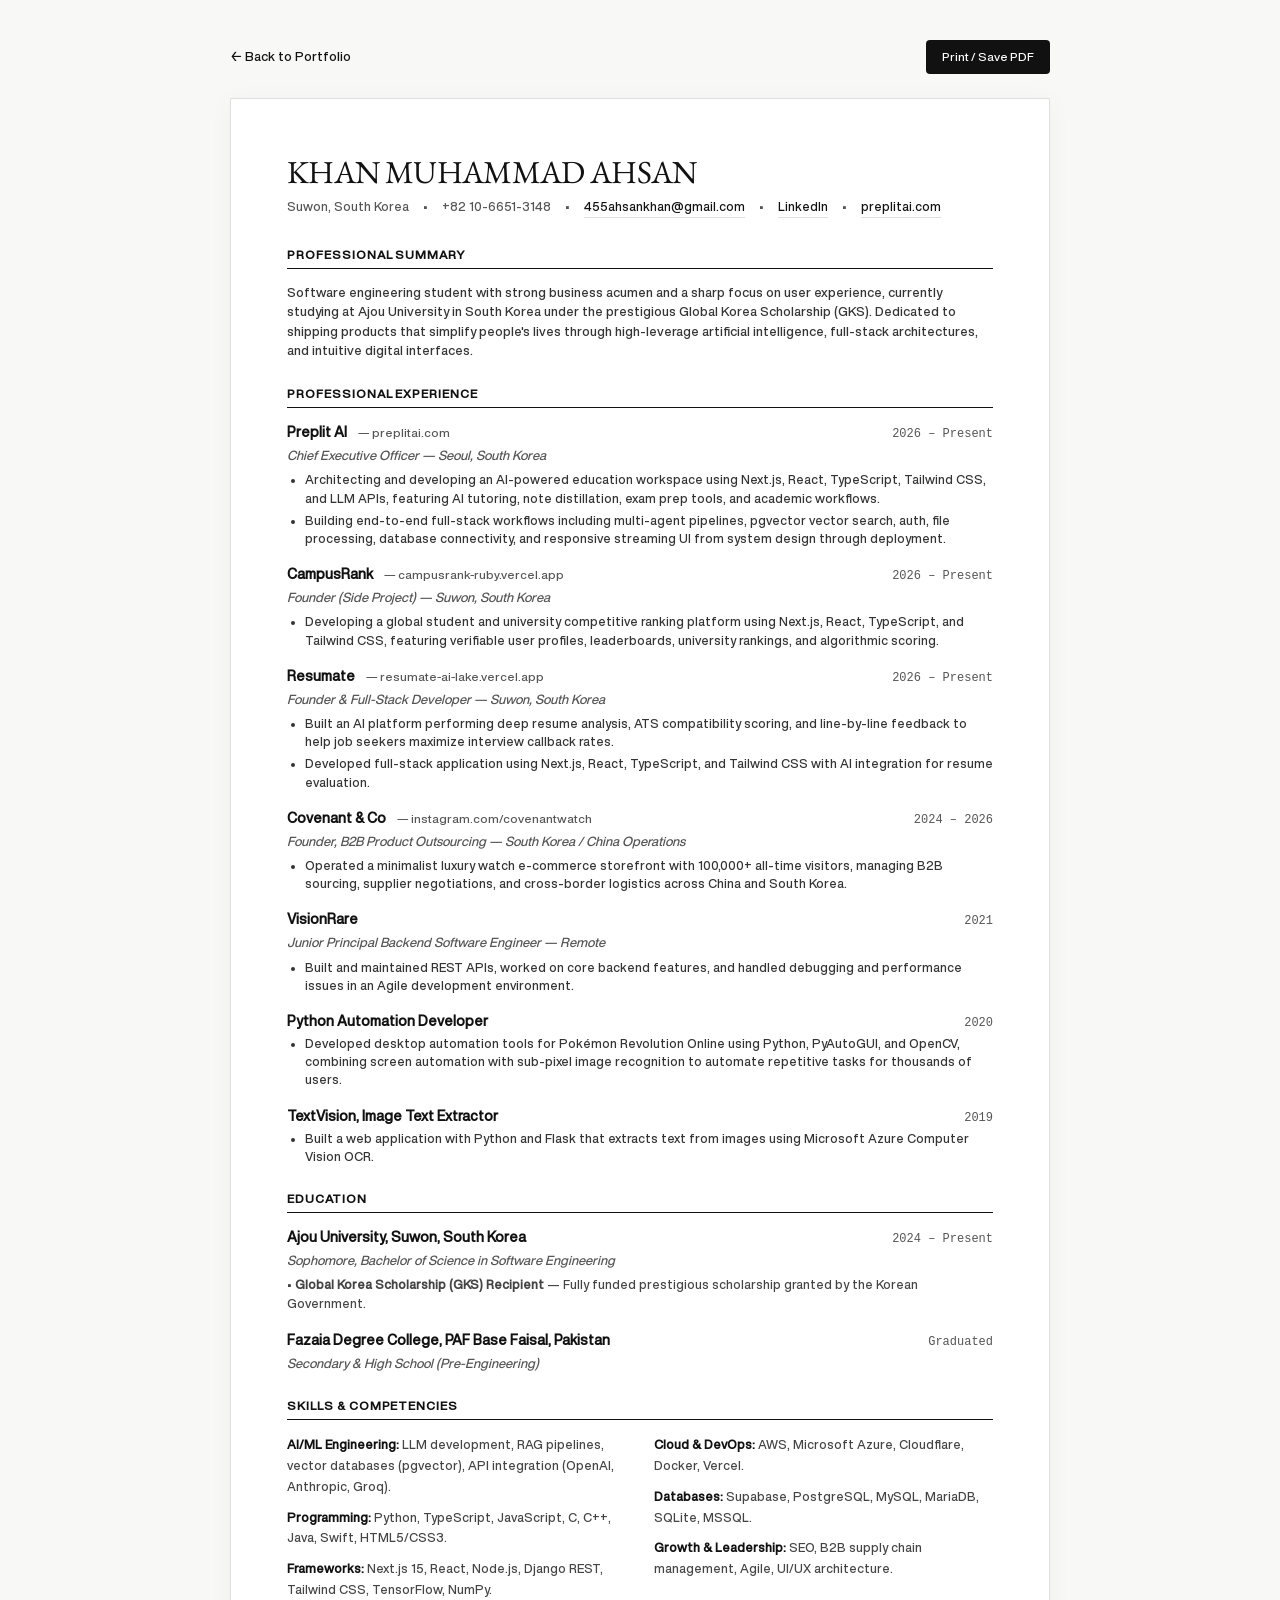
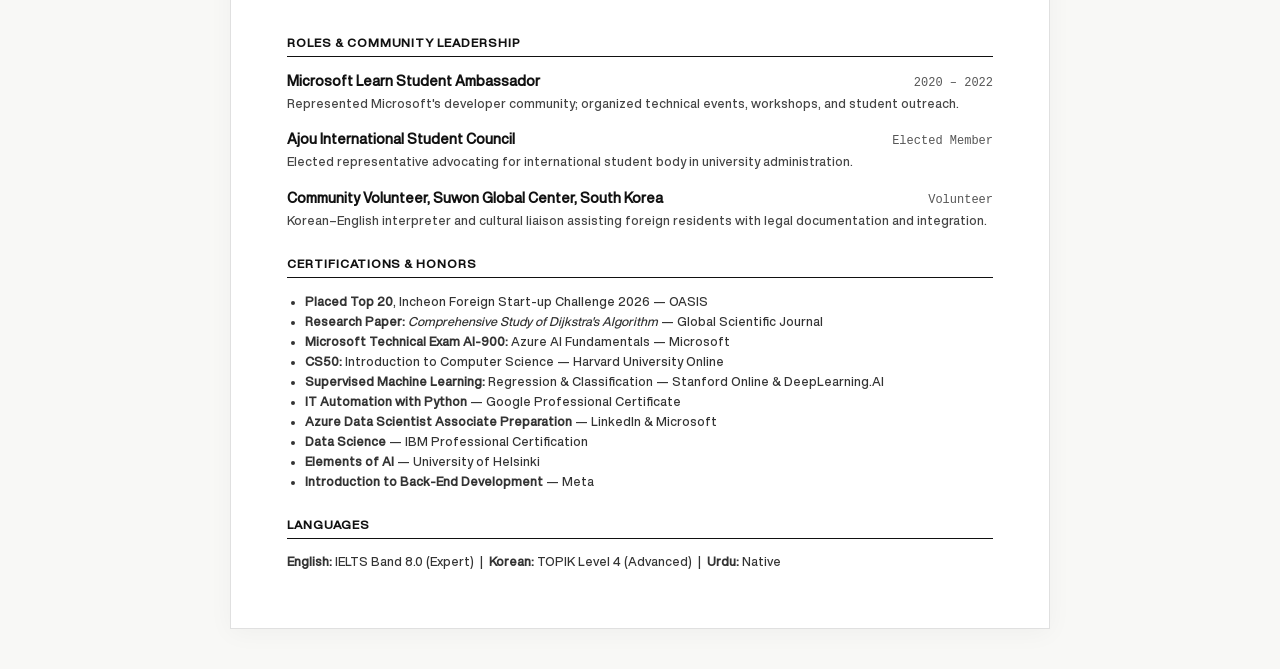
==== cv.html @ 81feaf95 "feat: initial release of personal portfolio website" ====
<!doctype html>
<html lang="en">
<head>
  <meta charset="UTF-8" />
  <meta name="viewport" content="width=device-width, initial-scale=1.0" />
  <title>Khan Muhammad Ahsan — Curriculum Vitae</title>
  <link rel="icon" type="image/png" href="images/favicon.png" />
  <link rel="stylesheet" href="css/reset.css" />
  <link rel="stylesheet" href="css/fonts.css" />
  <style>
    :root {
      --bg: #F8F8F6;
      --paper: #FFFFFF;
      --text: #111111;
      --muted: #555555;
      --line: #E0E0E0;
      --sans: "Helvetica Now Display", -apple-system, BlinkMacSystemFont, "Segoe UI", Roboto, Helvetica, Arial, sans-serif;
      --serif: "EB Garamond", Garamond, Georgia, serif;
      --mono: "Consolas", "Courier New", monospace;
    }

    body {
      background: var(--bg);
      color: var(--text);
      font-family: var(--sans);
      font-size: 13.5px;
      line-height: 1.5;
      padding: 40px 20px;
    }

    .top-bar {
      max-width: 820px;
      margin: 0 auto 24px;
      display: flex;
      justify-content: space-between;
      align-items: center;
    }

    .back-link {
      font-family: var(--sans);
      font-size: 13px;
      color: var(--text);
      text-decoration: none;
      display: inline-flex;
      align-items: center;
      gap: 6px;
    }

    .back-link:hover {
      text-decoration: underline;
    }

    .print-btn {
      background: var(--text);
      color: #FFFFFF;
      border: none;
      padding: 8px 16px;
      font-family: var(--sans);
      font-size: 12px;
      font-weight: 500;
      border-radius: 4px;
      cursor: pointer;
      display: inline-flex;
      align-items: center;
      gap: 6px;
      transition: opacity 0.2s;
    }

    .print-btn:hover {
      opacity: 0.85;
    }

    .cv-sheet {
      max-width: 820px;
      margin: 0 auto;
      background: var(--paper);
      padding: 56px 56px;
      border: 1px solid var(--line);
      box-shadow: 0 4px 24px rgba(0, 0, 0, 0.04);
    }

    header {
      margin-bottom: 28px;
    }

    .cv-name {
      font-family: var(--serif);
      font-size: 32px;
      font-weight: 400;
      letter-spacing: -0.02em;
      text-transform: uppercase;
      line-height: 1.1;
      margin-bottom: 8px;
    }

    .cv-contact {
      font-size: 12.5px;
      color: var(--muted);
      display: flex;
      flex-wrap: wrap;
      gap: 6px 14px;
    }

    .cv-contact a {
      color: var(--text);
      text-decoration: none;
      border-bottom: 1px solid var(--line);
    }

    .cv-section {
      margin-top: 24px;
    }

    .cv-section-title {
      font-family: var(--sans);
      font-size: 12px;
      font-weight: 700;
      letter-spacing: 0.08em;
      text-transform: uppercase;
      border-bottom: 1.5px solid var(--text);
      padding-bottom: 4px;
      margin-bottom: 14px;
    }

    .cv-entry {
      margin-bottom: 16px;
    }

    .cv-entry-header {
      display: flex;
      justify-content: space-between;
      align-items: baseline;
      margin-bottom: 3px;
    }

    .cv-entry-title {
      font-size: 14px;
      font-weight: 700;
      color: var(--text);
    }

    .cv-entry-link {
      font-weight: 400;
      font-size: 12px;
      color: var(--muted);
      margin-left: 8px;
    }

    .cv-entry-date {
      font-size: 12px;
      color: var(--muted);
      font-family: var(--mono);
      white-space: nowrap;
    }

    .cv-entry-role {
      font-size: 13px;
      font-style: italic;
      color: var(--muted);
      margin-bottom: 6px;
    }

    .cv-entry ul {
      margin-left: 18px;
      list-style-type: disc;
    }

    .cv-entry li {
      font-size: 12.5px;
      line-height: 1.45;
      color: #333333;
      margin-bottom: 4px;
    }

    .cv-grid-2 {
      display: grid;
      grid-template-columns: 1fr 1fr;
      gap: 16px 28px;
    }

    .skill-group {
      margin-bottom: 10px;
    }

    .skill-group strong {
      font-size: 12.5px;
      font-weight: 700;
      color: var(--text);
    }

    .skill-group span {
      font-size: 12.5px;
      color: #444444;
    }

    @media print {
      body {
        background: #FFFFFF;
        padding: 0;
      }
      .top-bar {
        display: none;
      }
      .cv-sheet {
        border: none;
        box-shadow: none;
        padding: 0;
        max-width: 100%;
      }
    }

    @media (max-width: 600px) {
      .cv-sheet {
        padding: 28px 20px;
      }
      .cv-grid-2 {
        grid-template-columns: 1fr;
      }
      .cv-entry-header {
        flex-direction: column;
        gap: 2px;
      }
    }
  </style>
</head>
<body>

  <div class="top-bar">
    <a href="index.html" class="back-link">← Back to Portfolio</a>
    <button class="print-btn" onclick="window.print()">Print / Save PDF</button>
  </div>

  <article class="cv-sheet">
    <header>
      <h1 class="cv-name">Khan Muhammad Ahsan</h1>
      <div class="cv-contact">
        <span>Suwon, South Korea</span>
        <span>•</span>
        <span>+82 10-6651-3148</span>
        <span>•</span>
        <a href="mailto:455ahsankhan@gmail.com">455ahsankhan@gmail.com</a>
        <span>•</span>
        <a href="https://www.linkedin.com/in/455ahsankhan" target="_blank">LinkedIn</a>
        <span>•</span>
        <a href="https://preplitai.com" target="_blank">preplitai.com</a>
      </div>
    </header>

    <section class="cv-section">
      <h2 class="cv-section-title">Professional Summary</h2>
      <p style="font-size: 13px; color: #333; line-height: 1.5;">
        Software engineering student with strong business acumen and a sharp focus on user experience, currently studying at Ajou University in South Korea under the prestigious Global Korea Scholarship (GKS). Dedicated to shipping products that simplify people's lives through high-leverage artificial intelligence, full-stack architectures, and intuitive digital interfaces.
      </p>
    </section>

    <section class="cv-section">
      <h2 class="cv-section-title">Professional Experience</h2>

      <div class="cv-entry">
        <div class="cv-entry-header">
          <span class="cv-entry-title">Preplit AI <span class="cv-entry-link">— <a href="https://preplitai.com" target="_blank">preplitai.com</a></span></span>
          <span class="cv-entry-date">2026 – Present</span>
        </div>
        <div class="cv-entry-role">Chief Executive Officer — Seoul, South Korea</div>
        <ul>
          <li>Architecting and developing an AI-powered education workspace using Next.js, React, TypeScript, Tailwind CSS, and LLM APIs, featuring AI tutoring, note distillation, exam prep tools, and academic workflows.</li>
          <li>Building end-to-end full-stack workflows including multi-agent pipelines, pgvector vector search, auth, file processing, database connectivity, and responsive streaming UI from system design through deployment.</li>
        </ul>
      </div>

      <div class="cv-entry">
        <div class="cv-entry-header">
          <span class="cv-entry-title">CampusRank <span class="cv-entry-link">— <a href="https://campusrank-ruby.vercel.app" target="_blank">campusrank-ruby.vercel.app</a></span></span>
          <span class="cv-entry-date">2026 – Present</span>
        </div>
        <div class="cv-entry-role">Founder (Side Project) — Suwon, South Korea</div>
        <ul>
          <li>Developing a global student and university competitive ranking platform using Next.js, React, TypeScript, and Tailwind CSS, featuring verifiable user profiles, leaderboards, university rankings, and algorithmic scoring.</li>
        </ul>
      </div>

      <div class="cv-entry">
        <div class="cv-entry-header">
          <span class="cv-entry-title">Resumate <span class="cv-entry-link">— <a href="https://resumate-ai-lake.vercel.app" target="_blank">resumate-ai-lake.vercel.app</a></span></span>
          <span class="cv-entry-date">2026 – Present</span>
        </div>
        <div class="cv-entry-role">Founder & Full-Stack Developer — Suwon, South Korea</div>
        <ul>
          <li>Built an AI platform performing deep resume analysis, ATS compatibility scoring, and line-by-line feedback to help job seekers maximize interview callback rates.</li>
          <li>Developed full-stack application using Next.js, React, TypeScript, and Tailwind CSS with AI integration for resume evaluation.</li>
        </ul>
      </div>

      <div class="cv-entry">
        <div class="cv-entry-header">
          <span class="cv-entry-title">Covenant & Co <span class="cv-entry-link">— instagram.com/covenantwatch</span></span>
          <span class="cv-entry-date">2024 – 2026</span>
        </div>
        <div class="cv-entry-role">Founder, B2B Product Outsourcing — South Korea / China Operations</div>
        <ul>
          <li>Operated a minimalist luxury watch e-commerce storefront with 100,000+ all-time visitors, managing B2B sourcing, supplier negotiations, and cross-border logistics across China and South Korea.</li>
        </ul>
      </div>

      <div class="cv-entry">
        <div class="cv-entry-header">
          <span class="cv-entry-title">VisionRare</span>
          <span class="cv-entry-date">2021</span>
        </div>
        <div class="cv-entry-role">Junior Principal Backend Software Engineer — Remote</div>
        <ul>
          <li>Built and maintained REST APIs, worked on core backend features, and handled debugging and performance issues in an Agile development environment.</li>
        </ul>
      </div>

      <div class="cv-entry">
        <div class="cv-entry-header">
          <span class="cv-entry-title">Python Automation Developer</span>
          <span class="cv-entry-date">2020</span>
        </div>
        <ul>
          <li>Developed desktop automation tools for Pokémon Revolution Online using Python, PyAutoGUI, and OpenCV, combining screen automation with sub-pixel image recognition to automate repetitive tasks for thousands of users.</li>
        </ul>
      </div>

      <div class="cv-entry">
        <div class="cv-entry-header">
          <span class="cv-entry-title">TextVision, Image Text Extractor</span>
          <span class="cv-entry-date">2019</span>
        </div>
        <ul>
          <li>Built a web application with Python and Flask that extracts text from images using Microsoft Azure Computer Vision OCR.</li>
        </ul>
      </div>
    </section>

    <section class="cv-section">
      <h2 class="cv-section-title">Education</h2>
      <div class="cv-entry">
        <div class="cv-entry-header">
          <span class="cv-entry-title">Ajou University, Suwon, South Korea</span>
          <span class="cv-entry-date">2024 – Present</span>
        </div>
        <div class="cv-entry-role">Sophomore, Bachelor of Science in Software Engineering</div>
        <p style="font-size: 12.5px; color: #444;">• <strong>Global Korea Scholarship (GKS) Recipient</strong> — Fully funded prestigious scholarship granted by the Korean Government.</p>
      </div>

      <div class="cv-entry">
        <div class="cv-entry-header">
          <span class="cv-entry-title">Fazaia Degree College, PAF Base Faisal, Pakistan</span>
          <span class="cv-entry-date">Graduated</span>
        </div>
        <div class="cv-entry-role">Secondary & High School (Pre-Engineering)</div>
      </div>
    </section>

    <section class="cv-section">
      <h2 class="cv-section-title">Skills & Competencies</h2>
      <div class="cv-grid-2">
        <div>
          <div class="skill-group">
            <strong>AI/ML Engineering:</strong>
            <span>LLM development, RAG pipelines, vector databases (pgvector), API integration (OpenAI, Anthropic, Groq).</span>
          </div>
          <div class="skill-group">
            <strong>Programming:</strong>
            <span>Python, TypeScript, JavaScript, C, C++, Java, Swift, HTML5/CSS3.</span>
          </div>
          <div class="skill-group">
            <strong>Frameworks:</strong>
            <span>Next.js 15, React, Node.js, Django REST, Tailwind CSS, TensorFlow, NumPy.</span>
          </div>
        </div>
        <div>
          <div class="skill-group">
            <strong>Cloud & DevOps:</strong>
            <span>AWS, Microsoft Azure, Cloudflare, Docker, Vercel.</span>
          </div>
          <div class="skill-group">
            <strong>Databases:</strong>
            <span>Supabase, PostgreSQL, MySQL, MariaDB, SQLite, MSSQL.</span>
          </div>
          <div class="skill-group">
            <strong>Growth & Leadership:</strong>
            <span>SEO, B2B supply chain management, Agile, UI/UX architecture.</span>
          </div>
        </div>
      </div>
    </section>

    <section class="cv-section">
      <h2 class="cv-section-title">Roles & Community Leadership</h2>
      <div class="cv-entry">
        <div class="cv-entry-header">
          <span class="cv-entry-title">Microsoft Learn Student Ambassador</span>
          <span class="cv-entry-date">2020 – 2022</span>
        </div>
        <p style="font-size: 12.5px; color: #444;">Represented Microsoft's developer community; organized technical events, workshops, and student outreach.</p>
      </div>

      <div class="cv-entry">
        <div class="cv-entry-header">
          <span class="cv-entry-title">Ajou International Student Council</span>
          <span class="cv-entry-date">Elected Member</span>
        </div>
        <p style="font-size: 12.5px; color: #444;">Elected representative advocating for international student body in university administration.</p>
      </div>

      <div class="cv-entry">
        <div class="cv-entry-header">
          <span class="cv-entry-title">Community Volunteer, Suwon Global Center, South Korea</span>
          <span class="cv-entry-date">Volunteer</span>
        </div>
        <p style="font-size: 12.5px; color: #444;">Korean–English interpreter and cultural liaison assisting foreign residents with legal documentation and integration.</p>
      </div>
    </section>

    <section class="cv-section">
      <h2 class="cv-section-title">Certifications & Honors</h2>
      <ul style="margin-left: 18px; font-size: 12.5px; color: #333; line-height: 1.6;">
        <li><strong>Placed Top 20</strong>, Incheon Foreign Start-up Challenge 2026 — OASIS</li>
        <li><strong>Research Paper:</strong> <em>Comprehensive Study of Dijkstra's Algorithm</em> — Global Scientific Journal</li>
        <li><strong>Microsoft Technical Exam AI-900:</strong> Azure AI Fundamentals — Microsoft</li>
        <li><strong>CS50:</strong> Introduction to Computer Science — Harvard University Online</li>
        <li><strong>Supervised Machine Learning:</strong> Regression & Classification — Stanford Online & DeepLearning.AI</li>
        <li><strong>IT Automation with Python</strong> — Google Professional Certificate</li>
        <li><strong>Azure Data Scientist Associate Preparation</strong> — LinkedIn & Microsoft</li>
        <li><strong>Data Science</strong> — IBM Professional Certification</li>
        <li><strong>Elements of AI</strong> — University of Helsinki</li>
        <li><strong>Introduction to Back-End Development</strong> — Meta</li>
      </ul>
    </section>

    <section class="cv-section">
      <h2 class="cv-section-title">Languages</h2>
      <p style="font-size: 12.5px; color: #333;">
        <strong>English:</strong> IELTS Band 8.0 (Expert) &nbsp;|&nbsp; 
        <strong>Korean:</strong> TOPIK Level 4 (Advanced) &nbsp;|&nbsp; 
        <strong>Urdu:</strong> Native
      </p>
    </section>

  </article>

</body>
</html>
---- css/fonts.css ----
@font-face {
  font-family: "Helvetica Now Display";
  src: url("../fonts/HelveticaNowDisplay-Medium.woff2") format("woff2");
  font-weight: 500;
  font-style: normal;
  font-display: swap;
}

@font-face {
  font-family: "EB Garamond";
  src: url("../fonts/EBGaramond-Regular.woff2") format("woff2");
  font-weight: 400;
  font-style: normal;
  font-display: swap;
}
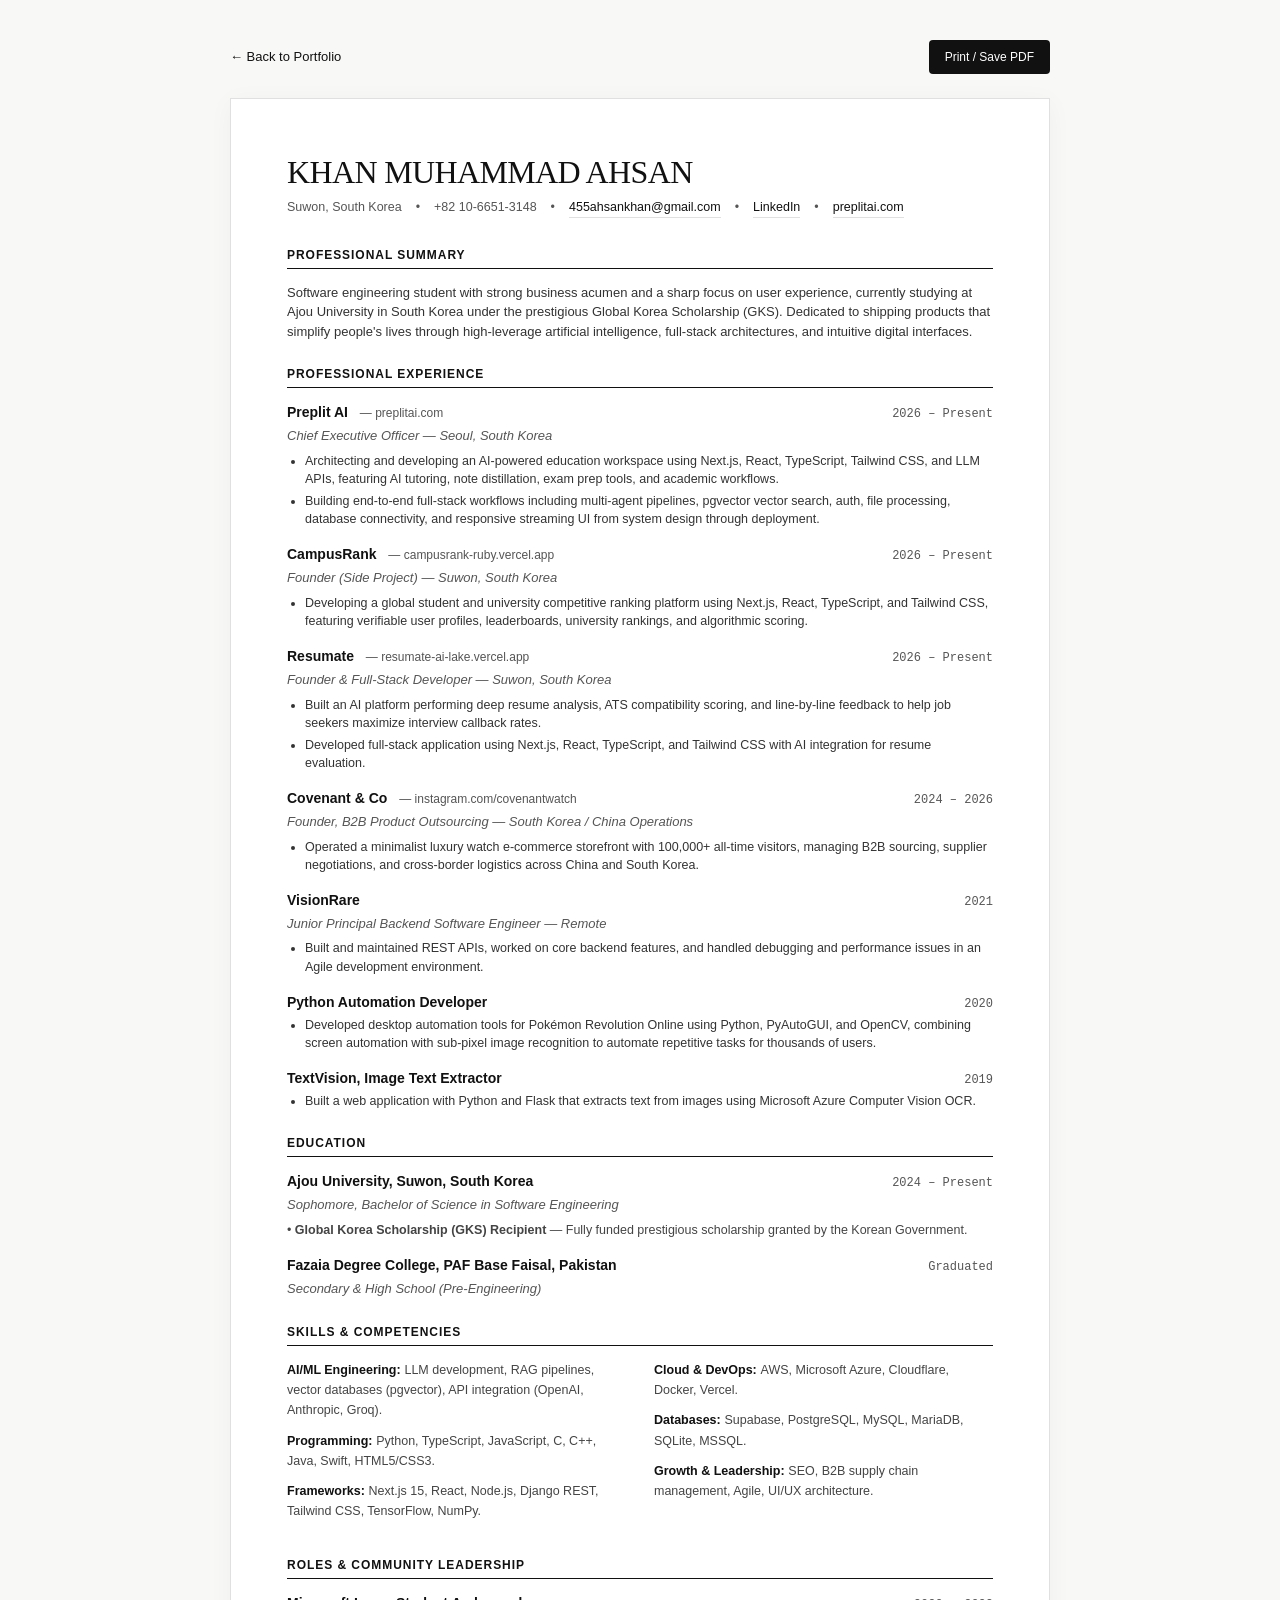
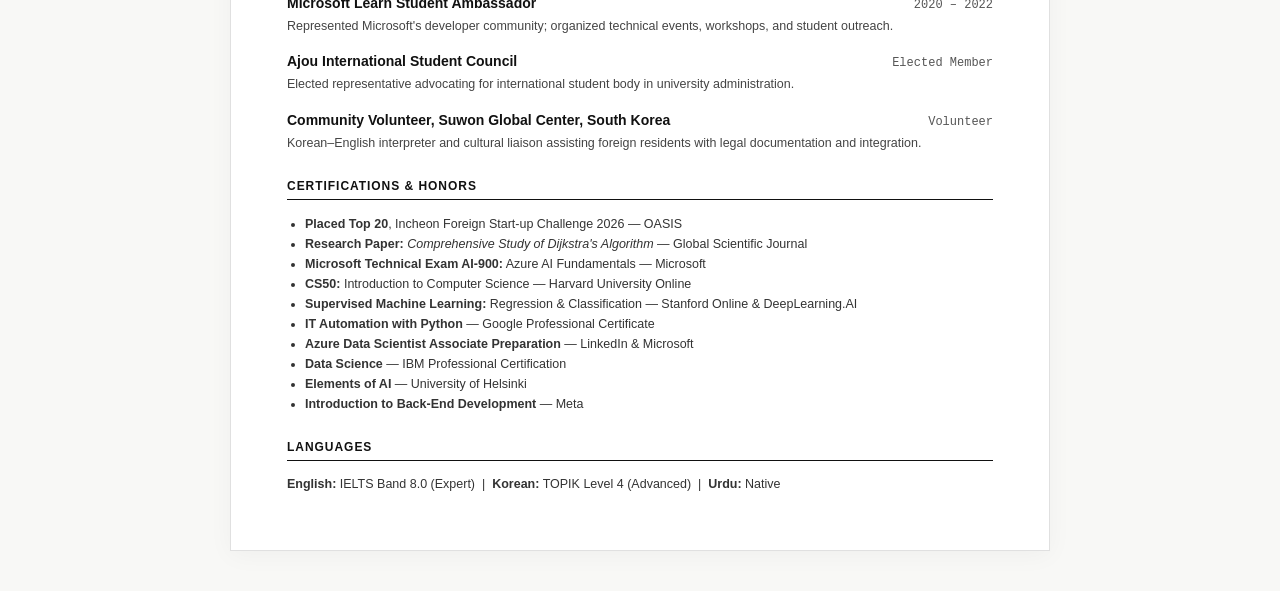
==== commit a267fd5d: "Update LinkedIn URLs to https://www.linkedin.com/in/khanahsan826/" ====
--- a/cv.html
+++ b/cv.html
@@ -240,7 +240,7 @@
         <span>•</span>
         <a href="mailto:455ahsankhan@gmail.com">455ahsankhan@gmail.com</a>
         <span>•</span>
-        <a href="https://www.linkedin.com/in/455ahsankhan" target="_blank">LinkedIn</a>
+        <a href="https://www.linkedin.com/in/khanahsan826/" target="_blank">LinkedIn</a>
         <span>•</span>
         <a href="https://preplitai.com" target="_blank">preplitai.com</a>
       </div>
--- a/css/fonts.css
+++ b/css/fonts.css
@@ -1,15 +1,31 @@
 @font-face {
-  font-family: "Helvetica Now Display";
-  src: url("../fonts/HelveticaNowDisplay-Medium.woff2") format("woff2");
-  font-weight: 500;
+  font-family: "Inter";
   font-style: normal;
+  font-weight: 100 900;
   font-display: swap;
+  src: url("../fonts/83afe278b6a6bb3c-s.p.3a6ba036.woff2") format("woff2");
 }
 
 @font-face {
-  font-family: "EB Garamond";
-  src: url("../fonts/EBGaramond-Regular.woff2") format("woff2");
-  font-weight: 400;
+  font-family: "Geist Mono";
   font-style: normal;
+  font-weight: 100 900;
   font-display: swap;
+  src: url("../fonts/797e433ab948586e-s.p.29207c2f.woff2") format("woff2");
 }
+
+@font-face {
+  font-family: "Fraunces";
+  font-style: italic;
+  font-weight: 100 900;
+  font-display: swap;
+  src: url("../fonts/84585a440835450c-s.p.f66aa07e.woff2") format("woff2");
+}
+
+@font-face {
+  font-family: "Caveat";
+  font-style: normal;
+  font-weight: 400 700;
+  font-display: swap;
+  src: url("../fonts/a85fe84266768609-s.p.e658778d.woff2") format("woff2");
+}
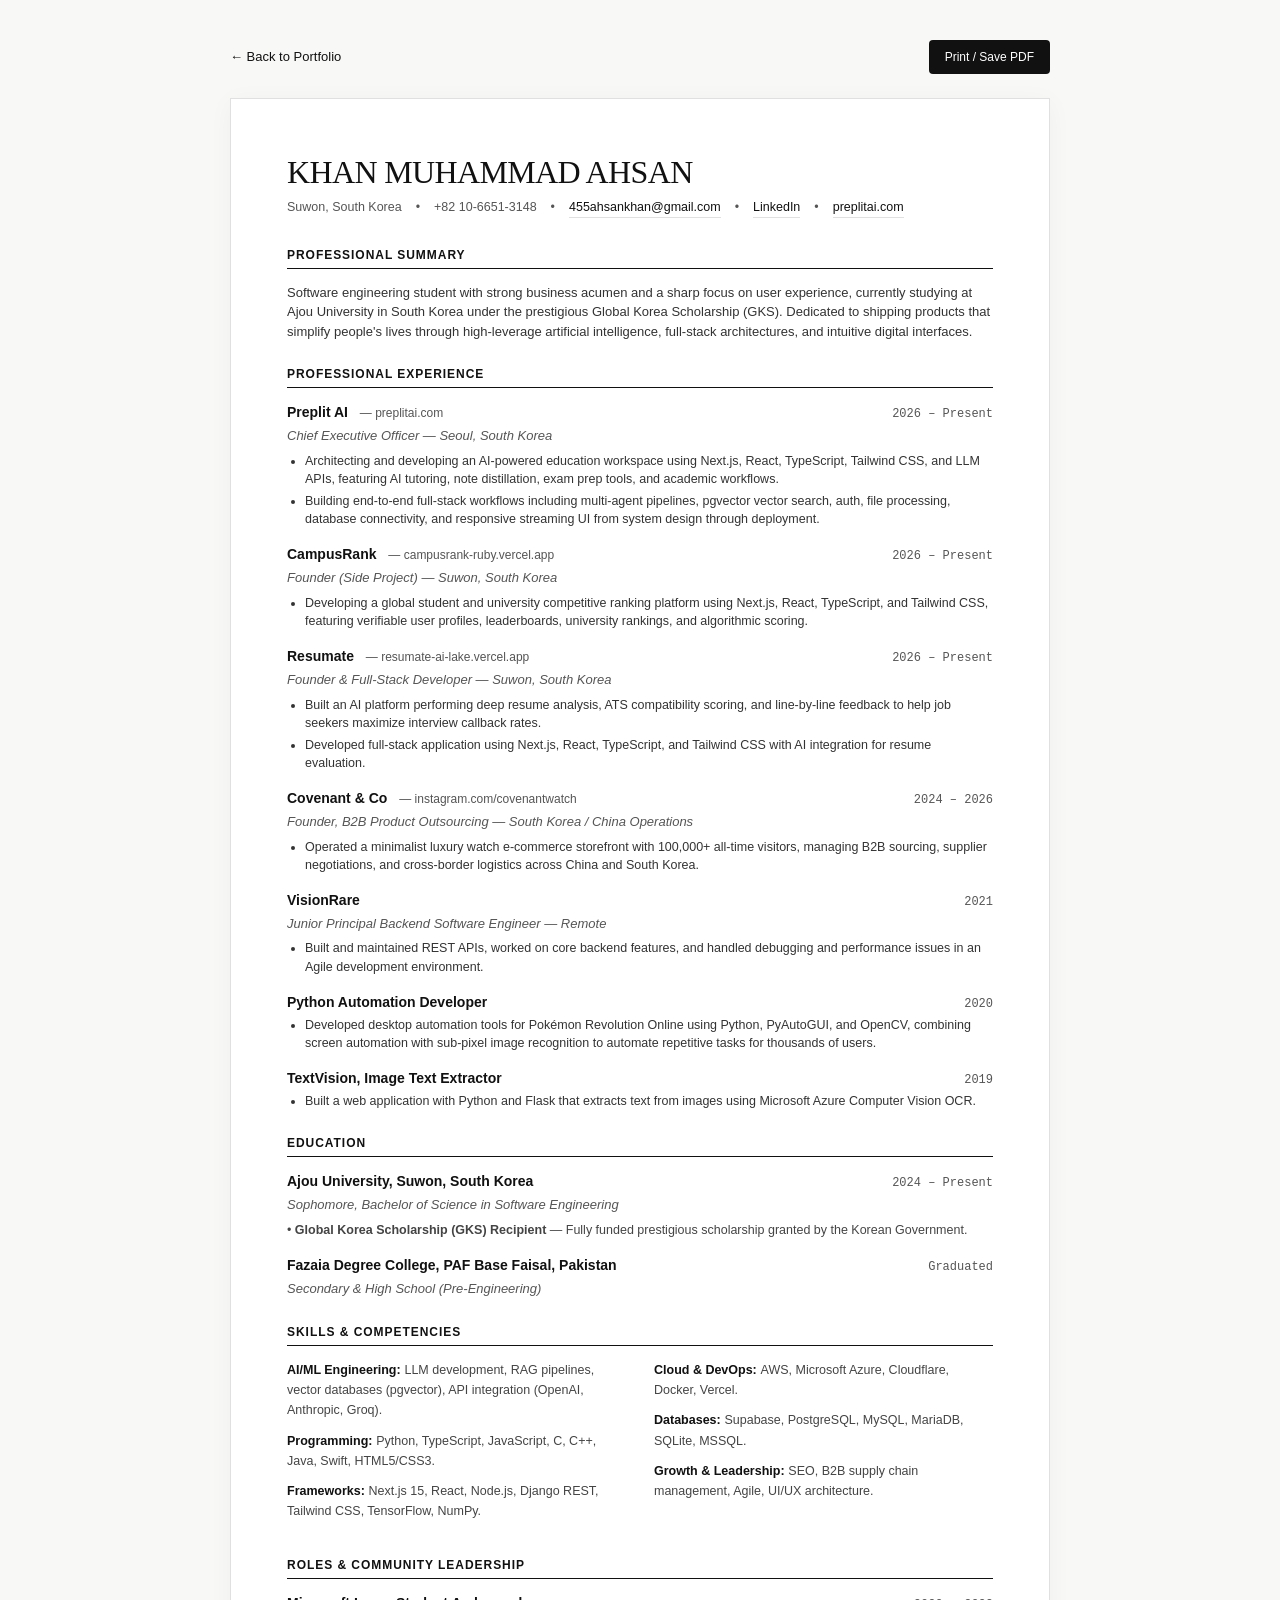
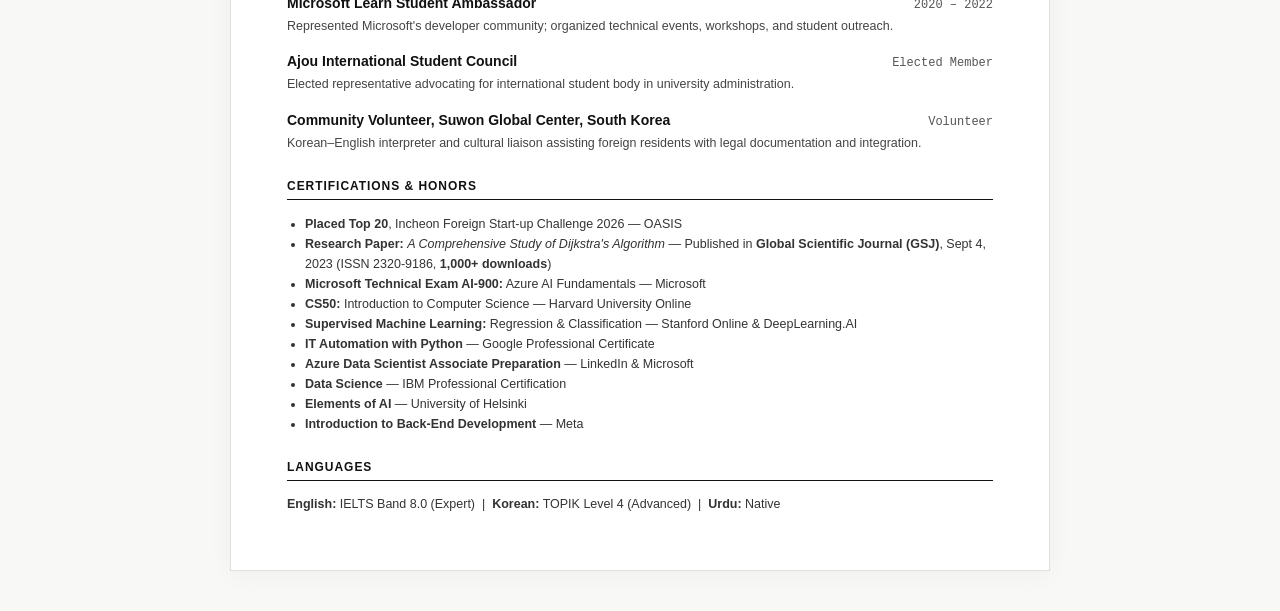
==== commit 0b3dbc1f: "Add Dijkstra paper with 1000+ downloads to Essay tab and CV" ====
--- a/cv.html
+++ b/cv.html
@@ -77,6 +77,19 @@
       padding: 56px 56px;
       border: 1px solid var(--line);
       box-shadow: 0 4px 24px rgba(0, 0, 0, 0.04);
+      box-sizing: border-box;
+    }
+
+    @media (max-width: 640px) {
+      body {
+        padding: 16px 12px;
+      }
+      .cv-sheet {
+        padding: 24px 18px;
+      }
+      .cv-name {
+        font-size: 24px !important;
+      }
     }
 
     header {
@@ -419,7 +432,7 @@
       <h2 class="cv-section-title">Certifications & Honors</h2>
       <ul style="margin-left: 18px; font-size: 12.5px; color: #333; line-height: 1.6;">
         <li><strong>Placed Top 20</strong>, Incheon Foreign Start-up Challenge 2026 — OASIS</li>
-        <li><strong>Research Paper:</strong> <em>Comprehensive Study of Dijkstra's Algorithm</em> — Global Scientific Journal</li>
+        <li><strong>Research Paper:</strong> <em>A Comprehensive Study of Dijkstra's Algorithm</em> — Published in <strong>Global Scientific Journal (GSJ)</strong>, Sept 4, 2023 (ISSN 2320-9186, <strong>1,000+ downloads</strong>)</li>
         <li><strong>Microsoft Technical Exam AI-900:</strong> Azure AI Fundamentals — Microsoft</li>
         <li><strong>CS50:</strong> Introduction to Computer Science — Harvard University Online</li>
         <li><strong>Supervised Machine Learning:</strong> Regression & Classification — Stanford Online & DeepLearning.AI</li>
